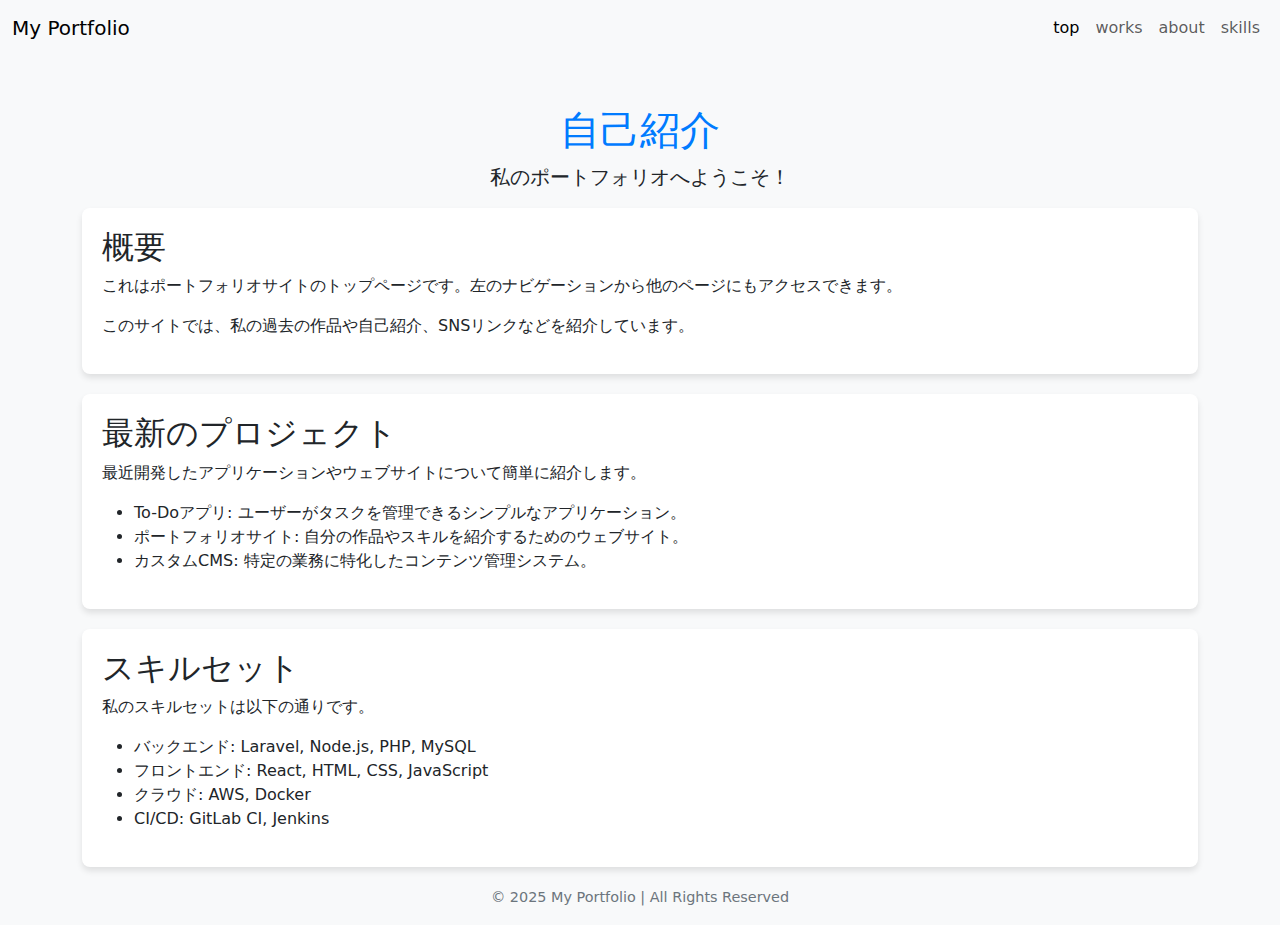
==== public/about.html @ ba290a8e "必要ファイルの作成とテスト表記" ====
<!DOCTYPE html>
<html lang="ja">
<head>
    <meta charset="UTF-8">
    <meta name="viewport" content="width=device-width, initial-scale=1.0">
    <title>ICHIKAWA | Website</title>
    <link href="https://cdn.jsdelivr.net/npm/bootstrap@5.3.0-alpha1/dist/css/bootstrap.min.css" rel="stylesheet">
    <style>
        body {
            background-color: #f8f9fa;
        }
        .container {
            margin-top: 50px;
        }
        header h1 {
            color: #007bff;
        }
        section {
            background-color: #fff;
            padding: 20px;
            margin-bottom: 20px;
            border-radius: 8px;
            box-shadow: 0 4px 6px rgba(0, 0, 0, 0.1);
        }
        footer p {
            font-size: 0.9rem;
            color: #6c757d;
        }
        /* ナビゲーション右上配置 */
        .navbar-nav {
            margin-left: auto;
        }
    </style>
</head>
<body>

    <!-- ナビゲーションバー（右上配置） -->
    <nav class="navbar navbar-expand-lg navbar-light bg-light">
        <div class="container-fluid">
            <a class="navbar-brand" href="#">My Portfolio</a>
            <button class="navbar-toggler" type="button" data-bs-toggle="collapse" data-bs-target="#navbarNav" aria-controls="navbarNav" aria-expanded="false" aria-label="Toggle navigation">
                <span class="navbar-toggler-icon"></span>
            </button>
            <div class="collapse navbar-collapse" id="navbarNav">
                <ul class="navbar-nav ml-auto">
                    <li class="nav-item">
                        <a class="nav-link active" aria-current="page" href="index.html">top</a>
                    </li>
                    <li class="nav-item">
                        <a class="nav-link" href="./works.html">works</a>
                    </li>
                    <li class="nav-item">
                        <a class="nav-link" href="./about.html">about</a>
                    </li>
                    <li class="nav-item">
                        <a class="nav-link" href="./skills.html">skills</a>
                    </li>
                </ul>
            </div>
        </div>
    </nav>

    <div class="container">
        <header class="text-center">
            <h1>自己紹介</h1>
            <p class="lead">私のポートフォリオへようこそ！</p>
        </header>

        <section>
            <h2>概要</h2>
            <p>これはポートフォリオサイトのトップページです。左のナビゲーションから他のページにもアクセスできます。</p>
            <p>このサイトでは、私の過去の作品や自己紹介、SNSリンクなどを紹介しています。</p>
        </section>

        <section>
            <h2>最新のプロジェクト</h2>
            <p>最近開発したアプリケーションやウェブサイトについて簡単に紹介します。</p>
            <ul>
                <li>To-Doアプリ: ユーザーがタスクを管理できるシンプルなアプリケーション。</li>
                <li>ポートフォリオサイト: 自分の作品やスキルを紹介するためのウェブサイト。</li>
                <li>カスタムCMS: 特定の業務に特化したコンテンツ管理システム。</li>
            </ul>
        </section>

        <section>
            <h2>スキルセット</h2>
            <p>私のスキルセットは以下の通りです。</p>
            <ul>
                <li>バックエンド: Laravel, Node.js, PHP, MySQL</li>
                <li>フロントエンド: React, HTML, CSS, JavaScript</li>
                <li>クラウド: AWS, Docker</li>
                <li>CI/CD: GitLab CI, Jenkins</li>
            </ul>
        </section>

        <footer class="text-center">
            <p>&copy; 2025 My Portfolio | All Rights Reserved</p>
        </footer>
    </div>

    <script src="https://cdn.jsdelivr.net/npm/bootstrap@5.3.0-alpha1/dist/js/bootstrap.bundle.min.js"></script>
</body>
</html>
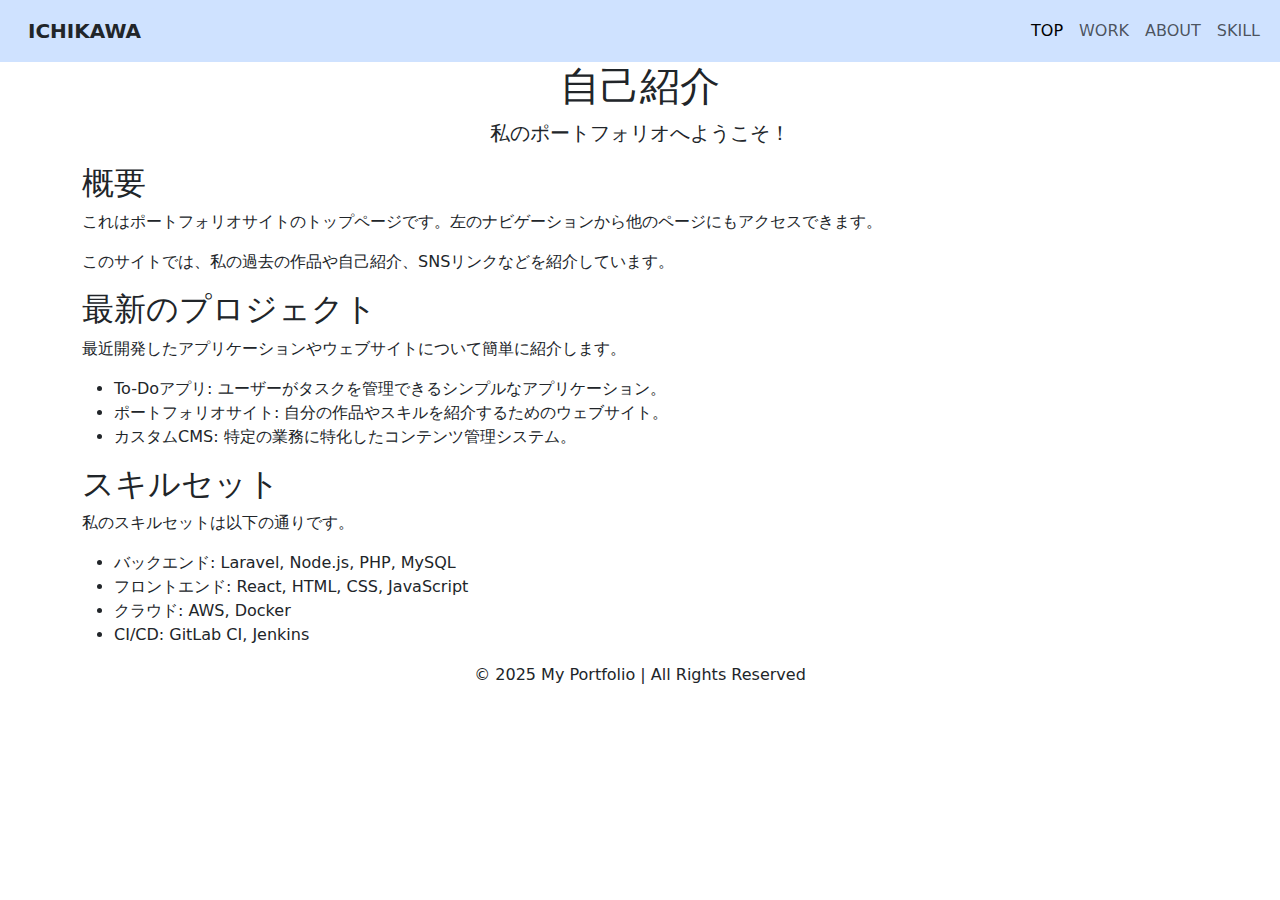
==== commit 26269d56: "各ページのナビゲーション完成" ====
--- a/public/about.html
+++ b/public/about.html
@@ -5,60 +5,39 @@
     <meta name="viewport" content="width=device-width, initial-scale=1.0">
     <title>ICHIKAWA | Website</title>
     <link href="https://cdn.jsdelivr.net/npm/bootstrap@5.3.0-alpha1/dist/css/bootstrap.min.css" rel="stylesheet">
-    <style>
-        body {
-            background-color: #f8f9fa;
-        }
-        .container {
-            margin-top: 50px;
-        }
-        header h1 {
-            color: #007bff;
-        }
-        section {
-            background-color: #fff;
-            padding: 20px;
-            margin-bottom: 20px;
-            border-radius: 8px;
-            box-shadow: 0 4px 6px rgba(0, 0, 0, 0.1);
-        }
-        footer p {
-            font-size: 0.9rem;
-            color: #6c757d;
-        }
-        /* ナビゲーション右上配置 */
-        .navbar-nav {
-            margin-left: auto;
-        }
-    </style>
 </head>
 <body>
 
     <!-- ナビゲーションバー（右上配置） -->
-    <nav class="navbar navbar-expand-lg navbar-light bg-light">
-        <div class="container-fluid">
-            <a class="navbar-brand" href="#">My Portfolio</a>
-            <button class="navbar-toggler" type="button" data-bs-toggle="collapse" data-bs-target="#navbarNav" aria-controls="navbarNav" aria-expanded="false" aria-label="Toggle navigation">
-                <span class="navbar-toggler-icon"></span>
-            </button>
-            <div class="collapse navbar-collapse" id="navbarNav">
-                <ul class="navbar-nav ml-auto">
-                    <li class="nav-item">
-                        <a class="nav-link active" aria-current="page" href="index.html">top</a>
-                    </li>
-                    <li class="nav-item">
-                        <a class="nav-link" href="./works.html">works</a>
-                    </li>
-                    <li class="nav-item">
-                        <a class="nav-link" href="./about.html">about</a>
-                    </li>
-                    <li class="nav-item">
-                        <a class="nav-link" href="./skills.html">skills</a>
-                    </li>
-                </ul>
-            </div>
-        </div>
-    </nav>
+		<nav class="navbar navbar-expand-lg navbar-light bg-primary-subtle">
+			<div class="container-fluid">
+				<a class="navbar-brand fw-bold text-uppercase text-dark bg-primary-subtle px-3 py-2 rounded transition-all hover:bg-primary hover:text-light" href="./index.html">ICHIKAWA</a>
+	
+				<!-- ハンバーガーメニュー -->
+				<button class="navbar-toggler" type="button" data-bs-toggle="collapse" data-bs-target="#navbarNav" 
+					aria-controls="navbarNav" aria-expanded="false" aria-label="Toggle navigation">
+					<span class="navbar-toggler-icon"></span>
+				</button>
+					
+				<!-- メニュー（右上に配置） -->
+				<div class="collapse navbar-collapse justify-content-end" id="navbarNav">
+					<ul class="navbar-nav">
+						<li class="nav-item">
+							<a class="nav-link active" aria-current="page" href="./index.html">TOP</a>
+						</li>
+						<li class="nav-item">
+							<a class="nav-link" href="./works.html">WORK</a>
+						</li>
+						<li class="nav-item">
+							<a class="nav-link" href="./about.html">ABOUT</a>
+						</li>
+						<li class="nav-item">
+							<a class="nav-link" href="./skills.html">SKILL</a>
+						</li>
+					</ul>
+				</div>
+			</div>
+		</nav>
 
     <div class="container">
         <header class="text-center">
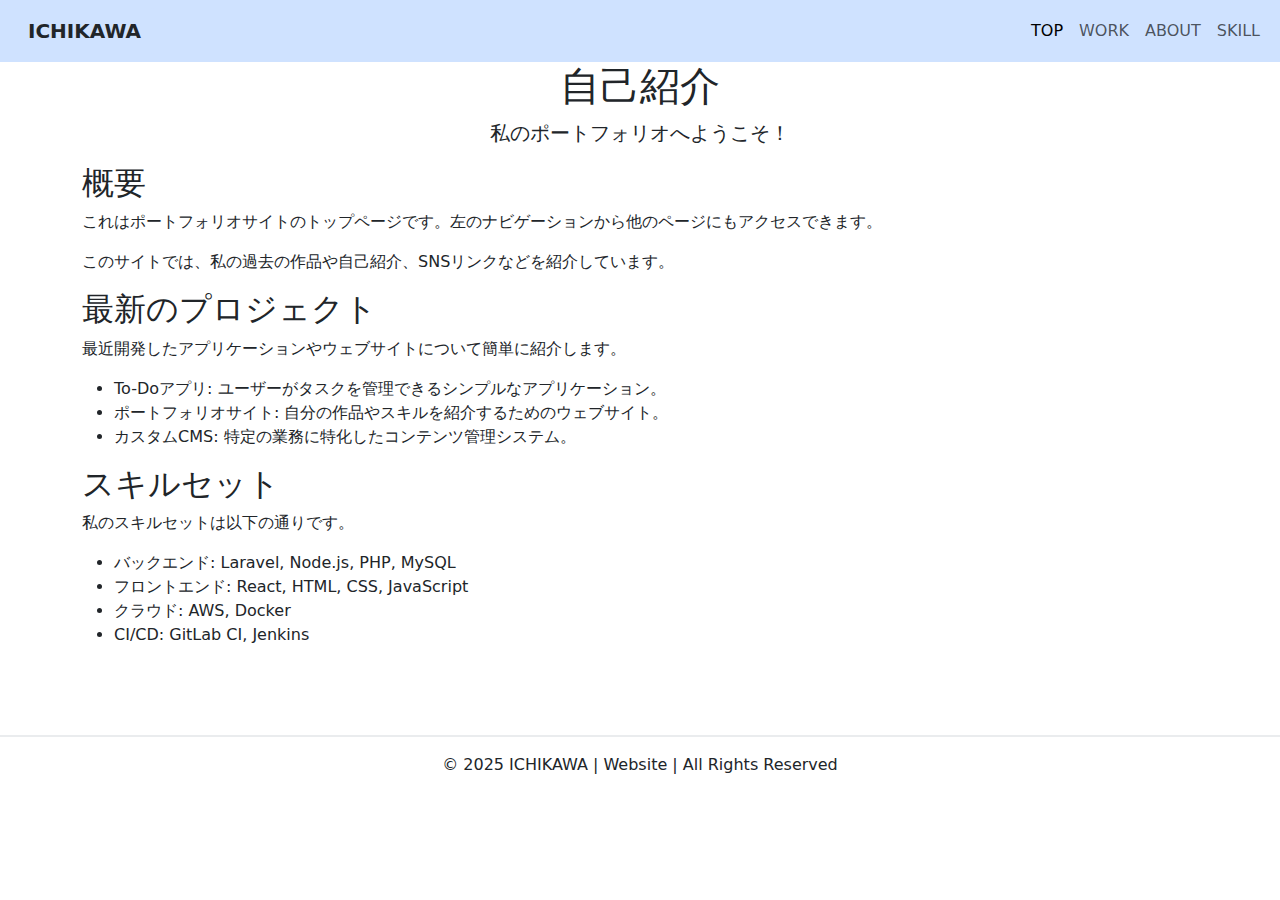
==== commit c1e04c5f: "各ページのフッター部分完成" ====
--- a/public/about.html
+++ b/public/about.html
@@ -71,11 +71,11 @@
                 <li>CI/CD: GitLab CI, Jenkins</li>
             </ul>
         </section>
-
-        <footer class="text-center">
-            <p>&copy; 2025 My Portfolio | All Rights Reserved</p>
-        </footer>
     </div>
+		<footer class="text-center mt-5 pt-4">
+			<hr class="border border-dark-subtle">
+			<p>&copy; 2025 ICHIKAWA | Website    | All Rights Reserved</p>
+		</footer>
 
     <script src="https://cdn.jsdelivr.net/npm/bootstrap@5.3.0-alpha1/dist/js/bootstrap.bundle.min.js"></script>
 </body>
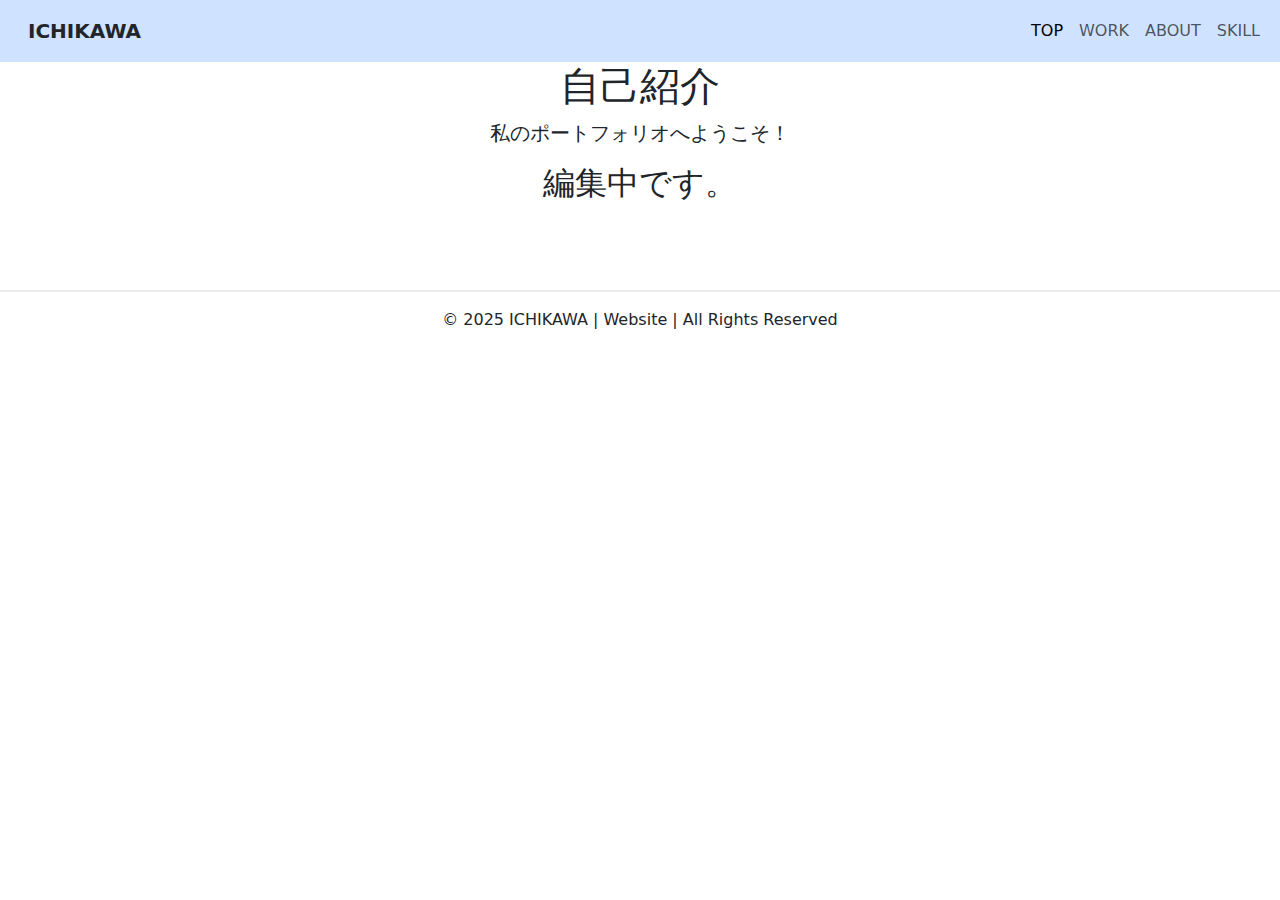
==== commit 56b42a52: "編集中画面の整理" ====
--- a/public/about.html
+++ b/public/about.html
@@ -46,31 +46,9 @@
         </header>
 
         <section>
-            <h2>概要</h2>
-            <p>これはポートフォリオサイトのトップページです。左のナビゲーションから他のページにもアクセスできます。</p>
-            <p>このサイトでは、私の過去の作品や自己紹介、SNSリンクなどを紹介しています。</p>
+            <h2 class="text-center">編集中です。</h2>
         </section>
 
-        <section>
-            <h2>最新のプロジェクト</h2>
-            <p>最近開発したアプリケーションやウェブサイトについて簡単に紹介します。</p>
-            <ul>
-                <li>To-Doアプリ: ユーザーがタスクを管理できるシンプルなアプリケーション。</li>
-                <li>ポートフォリオサイト: 自分の作品やスキルを紹介するためのウェブサイト。</li>
-                <li>カスタムCMS: 特定の業務に特化したコンテンツ管理システム。</li>
-            </ul>
-        </section>
-
-        <section>
-            <h2>スキルセット</h2>
-            <p>私のスキルセットは以下の通りです。</p>
-            <ul>
-                <li>バックエンド: Laravel, Node.js, PHP, MySQL</li>
-                <li>フロントエンド: React, HTML, CSS, JavaScript</li>
-                <li>クラウド: AWS, Docker</li>
-                <li>CI/CD: GitLab CI, Jenkins</li>
-            </ul>
-        </section>
     </div>
 		<footer class="text-center mt-5 pt-4">
 			<hr class="border border-dark-subtle">
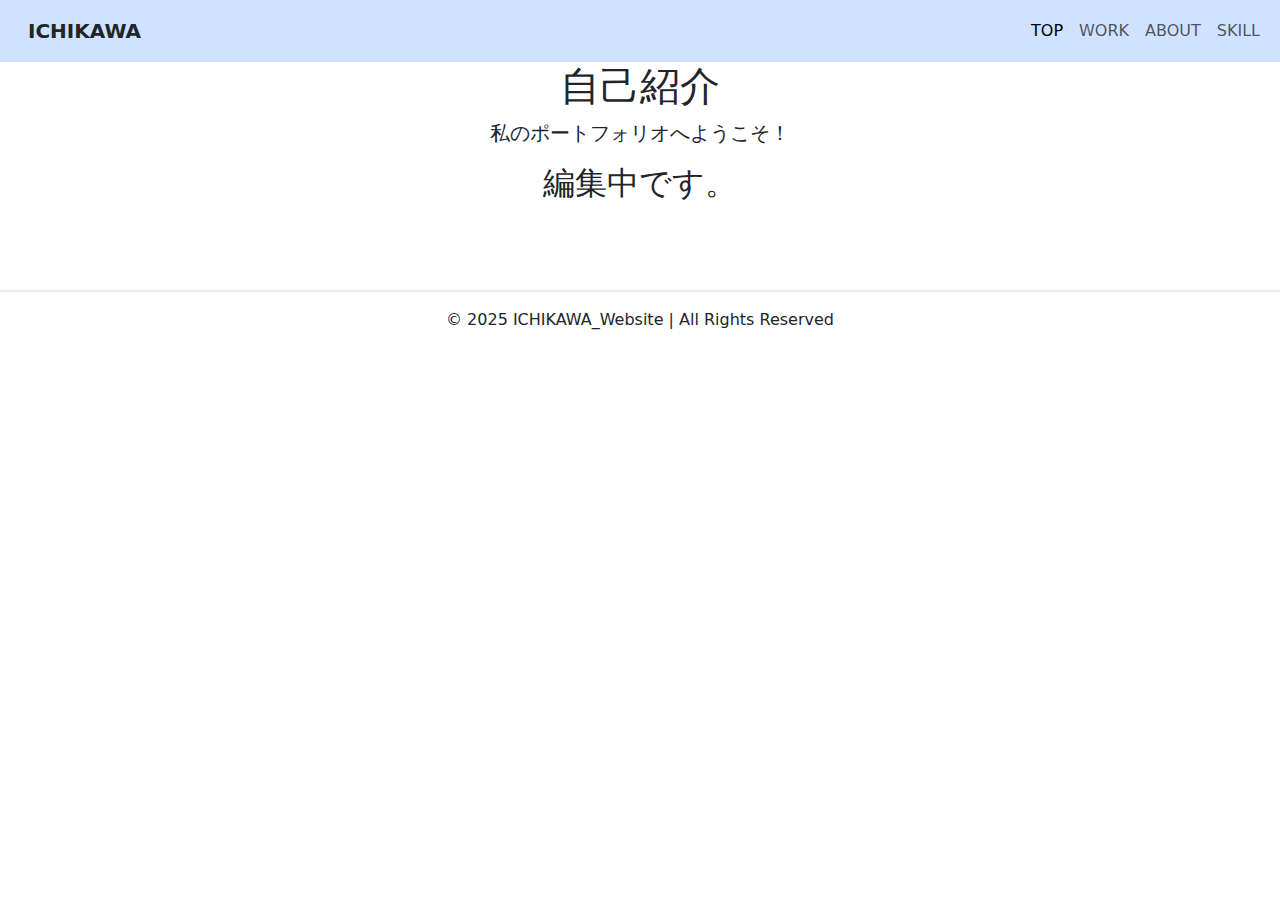
==== commit d8045454: "フッターのコピーライト修正" ====
--- a/public/about.html
+++ b/public/about.html
@@ -52,7 +52,7 @@
     </div>
 		<footer class="text-center mt-5 pt-4">
 			<hr class="border border-dark-subtle">
-			<p>&copy; 2025 ICHIKAWA | Website    | All Rights Reserved</p>
+			<p>&copy; 2025 ICHIKAWA_Website    | All Rights Reserved</p>
 		</footer>
 
     <script src="https://cdn.jsdelivr.net/npm/bootstrap@5.3.0-alpha1/dist/js/bootstrap.bundle.min.js"></script>
